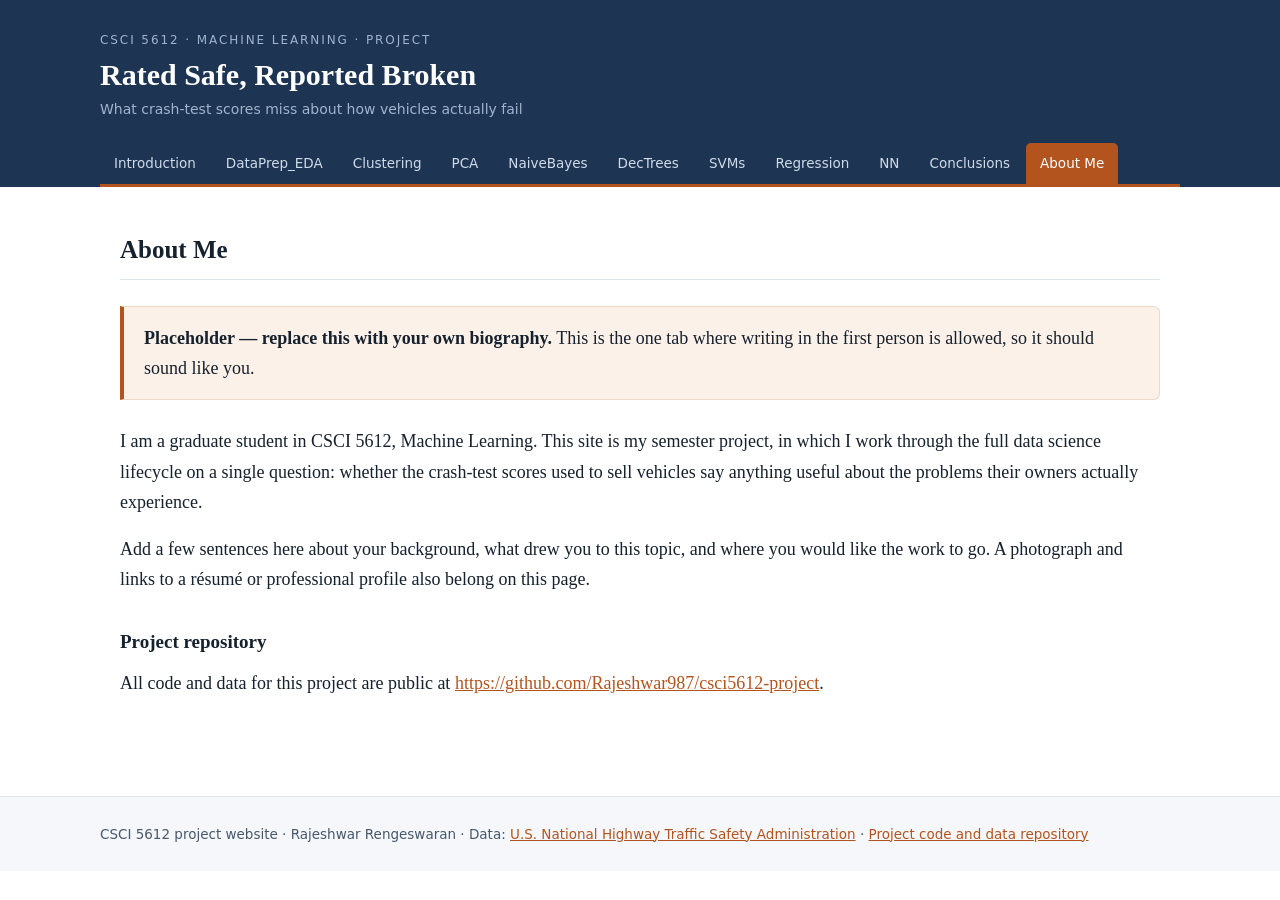
==== about.html @ ea60a5d2 "Module 1 Part 1: topic, data gathering, cleaning, and EDA Gathers NHTSA vehicle safety data from thr" ====
<!DOCTYPE html>
<html lang="en">
<head>
<meta charset="utf-8">
<meta name="viewport" content="width=device-width, initial-scale=1">
<title>About Me | Vehicle Safety Project</title>
<meta name="description" content="About the author of this project.">
<link rel="stylesheet" href="assets/css/style.css">
</head>
<body>
<header class="masthead">
  <div class="masthead-inner">
    <p class="course">CSCI 5612 &middot; Machine Learning &middot; Project</p>
    <h1>Rated Safe, Reported Broken</h1>
    <p class="byline">What crash-test scores miss about how vehicles actually fail</p>
    <nav class="tabs">
      <a href="index.html">Introduction</a>
      <a href="dataprep_eda.html">DataPrep_EDA</a>
      <a href="clustering.html">Clustering</a>
      <a href="pca.html">PCA</a>
      <a href="naivebayes.html">NaiveBayes</a>
      <a href="dectrees.html">DecTrees</a>
      <a href="svms.html">SVMs</a>
      <a href="regression.html">Regression</a>
      <a href="nn.html">NN</a>
      <a href="conclusions.html">Conclusions</a>
      <a href="about.html" class="active">About Me</a>
    </nav>
  </div>
</header>
<main>
<h2>About Me</h2>
<div class="callout">
  <p><b>Placeholder &mdash; replace this with your own biography.</b> This is the one
  tab where writing in the first person is allowed, so it should sound like you.</p>
</div>
<p>I am a graduate student in CSCI 5612, Machine Learning. This site is my
semester project, in which I work through the full data science lifecycle on a
single question: whether the crash-test scores used to sell vehicles say anything
useful about the problems their owners actually experience.</p>
<p>Add a few sentences here about your background, what drew you to this topic,
and where you would like the work to go. A photograph and links to a
r&eacute;sum&eacute; or professional profile also belong on this page.</p>
<h3>Project repository</h3>
<p>All code and data for this project are public at
<a href="https://github.com/Rajeshwar987/csci5612-project">https://github.com/Rajeshwar987/csci5612-project</a>.</p>
</main>
<footer><div>
  CSCI 5612 project website &middot; Rajeshwar Rengeswaran &middot;
  Data: <a href="https://www.nhtsa.gov/">U.S. National Highway Traffic Safety Administration</a> &middot;
  <a href="https://github.com/Rajeshwar987/csci5612-project">Project code and data repository</a>
</div></footer>
</body>
</html>
---- assets/css/style.css ----
/* CSCI 5612 Project - shared stylesheet */

:root {
  --ink: #16212e;
  --ink-soft: #46586c;
  --line: #dfe5ec;
  --bg: #ffffff;
  --bg-soft: #f5f7fa;
  --accent: #b3541e;
  --accent-soft: #fbf1e9;
  --navy: #1d3453;
  --max: 1080px;
}

* { box-sizing: border-box; }

html { scroll-behavior: smooth; }

body {
  margin: 0;
  background: var(--bg);
  color: var(--ink);
  font-family: "Iowan Old Style", "Palatino Linotype", Palatino, Georgia, serif;
  font-size: 18px;
  line-height: 1.68;
  -webkit-font-smoothing: antialiased;
}

/* ---------- masthead + navigation ---------- */

.masthead {
  background: var(--navy);
  color: #fff;
  padding: 30px 20px 0;
}

.masthead-inner {
  max-width: var(--max);
  margin: 0 auto;
}

.masthead .course {
  font-family: ui-sans-serif, system-ui, -apple-system, "Segoe UI", sans-serif;
  font-size: 12px;
  letter-spacing: 0.16em;
  text-transform: uppercase;
  color: #9fb4cd;
  margin: 0 0 6px;
}

.masthead h1 {
  font-size: 30px;
  line-height: 1.25;
  margin: 0 0 4px;
  font-weight: 600;
}

.masthead .byline {
  font-family: ui-sans-serif, system-ui, -apple-system, "Segoe UI", sans-serif;
  font-size: 14px;
  color: #9fb4cd;
  margin: 0 0 22px;
}

nav.tabs {
  display: flex;
  flex-wrap: wrap;
  gap: 2px;
  border-bottom: 3px solid var(--accent);
}

nav.tabs a {
  font-family: ui-sans-serif, system-ui, -apple-system, "Segoe UI", sans-serif;
  font-size: 13.5px;
  font-weight: 500;
  text-decoration: none;
  color: #cfdbe8;
  padding: 9px 14px;
  border-radius: 5px 5px 0 0;
  white-space: nowrap;
}

nav.tabs a:hover { background: rgba(255, 255, 255, 0.12); color: #fff; }

nav.tabs a.active {
  background: var(--accent);
  color: #fff;
}

/* ---------- page body ---------- */

main {
  max-width: var(--max);
  margin: 0 auto;
  padding: 42px 20px 80px;
}

h2 {
  font-size: 25px;
  margin: 46px 0 14px;
  padding-bottom: 8px;
  border-bottom: 1px solid var(--line);
  font-weight: 600;
}

main > h2:first-child { margin-top: 0; }

h3 {
  font-size: 19px;
  margin: 32px 0 10px;
  font-weight: 600;
}

p { margin: 0 0 17px; }

a { color: var(--accent); }

code {
  font-family: ui-monospace, "SF Mono", "Cascadia Mono", Consolas, monospace;
  font-size: 0.85em;
  background: var(--bg-soft);
  border: 1px solid var(--line);
  border-radius: 4px;
  padding: 1px 5px;
  word-break: break-all;
}

/* ---------- reusable blocks ---------- */

.lede {
  font-size: 20px;
  color: var(--ink-soft);
  border-left: 3px solid var(--accent);
  padding-left: 18px;
  margin-bottom: 34px;
}

.callout {
  background: var(--accent-soft);
  border: 1px solid #edd9c8;
  border-left: 4px solid var(--accent);
  border-radius: 0 6px 6px 0;
  padding: 16px 20px;
  margin: 26px 0;
}

.callout p:last-child { margin-bottom: 0; }

.placeholder {
  background: var(--bg-soft);
  border: 1px dashed #c3ccd7;
  border-radius: 8px;
  padding: 30px 26px;
  color: var(--ink-soft);
}

.placeholder p:last-child { margin-bottom: 0; }

ol.questions { padding-left: 24px; }
ol.questions li { margin-bottom: 11px; }

/* ---------- figures ---------- */

figure {
  margin: 34px 0;
  padding: 0;
}

figure img {
  width: 100%;
  height: auto;
  display: block;
  border: 1px solid var(--line);
  border-radius: 6px;
  background: #fff;
}

figure figcaption {
  font-family: ui-sans-serif, system-ui, -apple-system, "Segoe UI", sans-serif;
  font-size: 14.5px;
  line-height: 1.6;
  color: var(--ink-soft);
  margin-top: 11px;
  padding-left: 13px;
  border-left: 3px solid var(--line);
}

figure figcaption b { color: var(--ink); }

.figure-grid {
  display: grid;
  grid-template-columns: repeat(auto-fit, minmax(300px, 1fr));
  gap: 26px;
}

.figure-grid figure { margin: 0; }

/* ---------- tables ---------- */

.table-wrap { overflow-x: auto; margin: 26px 0; }

table {
  border-collapse: collapse;
  width: 100%;
  font-family: ui-sans-serif, system-ui, -apple-system, "Segoe UI", sans-serif;
  font-size: 14.5px;
}

th, td {
  border: 1px solid var(--line);
  padding: 8px 12px;
  text-align: left;
  vertical-align: top;
}

th { background: var(--bg-soft); font-weight: 600; }

tbody tr:nth-child(even) { background: #fafbfd; }

/* ---------- footer ---------- */

footer {
  border-top: 1px solid var(--line);
  background: var(--bg-soft);
  padding: 26px 20px;
}

footer div {
  max-width: var(--max);
  margin: 0 auto;
  font-family: ui-sans-serif, system-ui, -apple-system, "Segoe UI", sans-serif;
  font-size: 13.5px;
  color: var(--ink-soft);
}

@media (max-width: 640px) {
  body { font-size: 17px; }
  .masthead h1 { font-size: 24px; }
  nav.tabs a { font-size: 12.5px; padding: 8px 10px; }
}
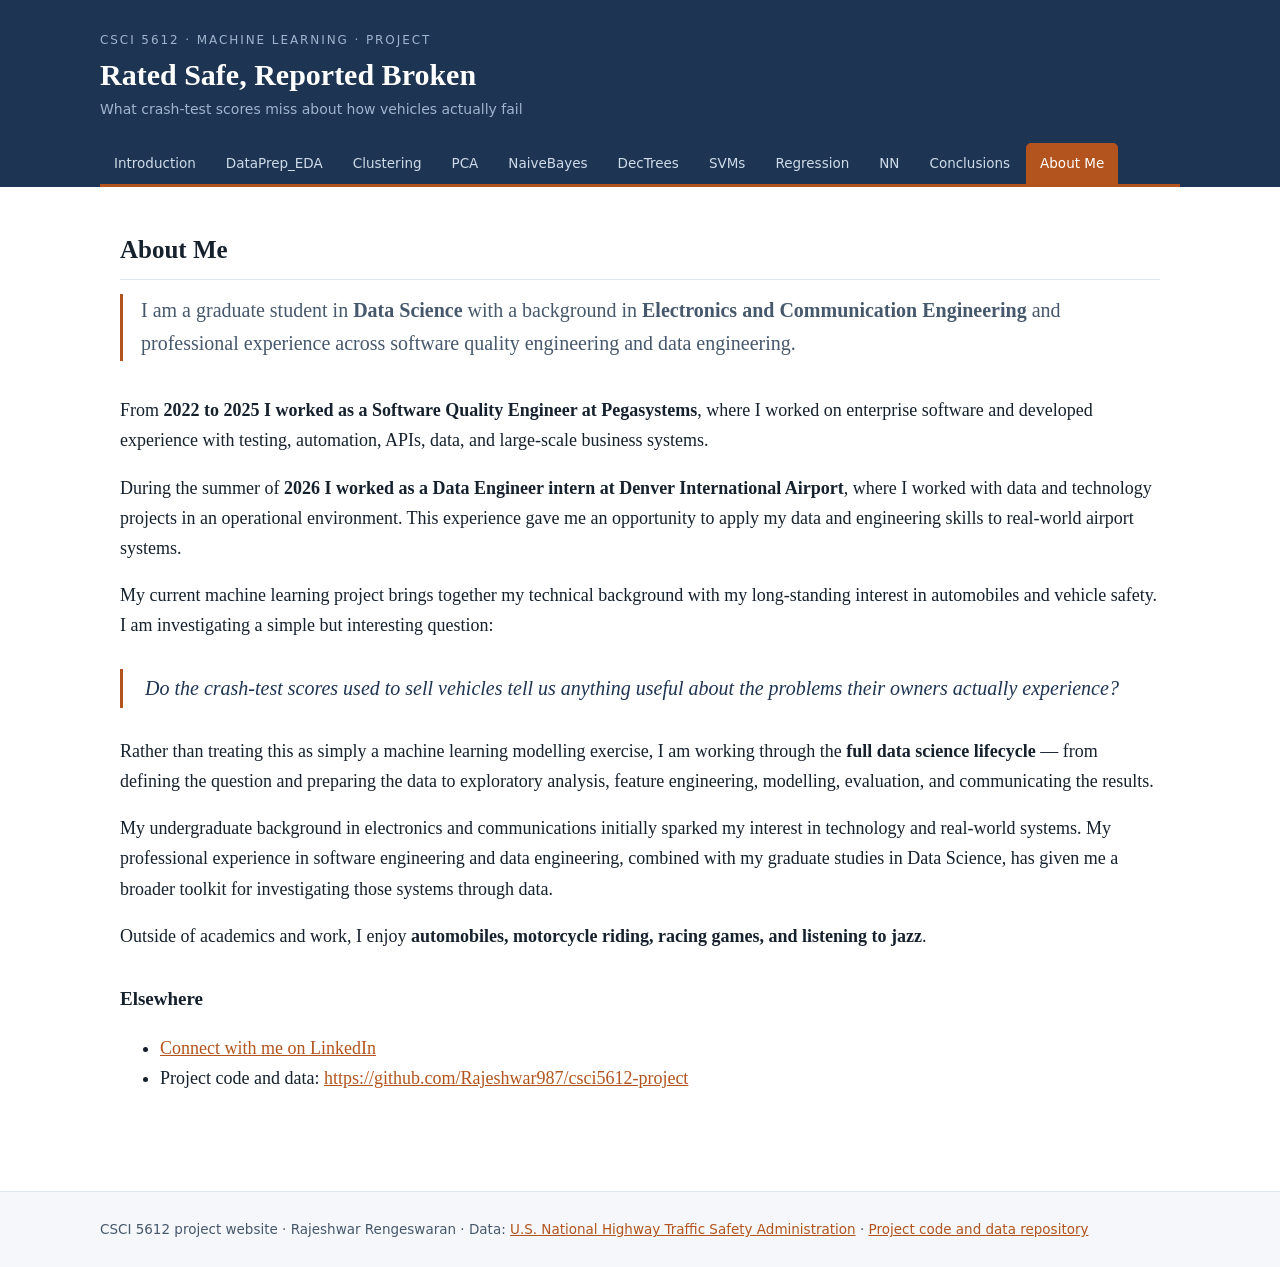
==== commit b2243e9a: "Write the About Me tab Replaces the placeholder with the author's background, the question driving t" ====
--- a/about.html
+++ b/about.html
@@ -30,20 +30,48 @@
 </header>
 <main>
 <h2>About Me</h2>
-<div class="callout">
-  <p><b>Placeholder &mdash; replace this with your own biography.</b> This is the one
-  tab where writing in the first person is allowed, so it should sound like you.</p>
-</div>
-<p>I am a graduate student in CSCI 5612, Machine Learning. This site is my
-semester project, in which I work through the full data science lifecycle on a
-single question: whether the crash-test scores used to sell vehicles say anything
-useful about the problems their owners actually experience.</p>
-<p>Add a few sentences here about your background, what drew you to this topic,
-and where you would like the work to go. A photograph and links to a
-r&eacute;sum&eacute; or professional profile also belong on this page.</p>
-<h3>Project repository</h3>
-<p>All code and data for this project are public at
-<a href="https://github.com/Rajeshwar987/csci5612-project">https://github.com/Rajeshwar987/csci5612-project</a>.</p>
+
+<p class="lede">I am a graduate student in <b>Data Science</b> with a background in
+<b>Electronics and Communication Engineering</b> and professional experience across
+software quality engineering and data engineering.</p>
+
+<p>From <b>2022 to 2025 I worked as a Software Quality Engineer at Pegasystems</b>,
+where I worked on enterprise software and developed experience with testing,
+automation, APIs, data, and large-scale business systems.</p>
+
+<p>During the summer of <b>2026 I worked as a Data Engineer intern at Denver
+International Airport</b>, where I worked with data and technology projects in an
+operational environment. This experience gave me an opportunity to apply my data
+and engineering skills to real-world airport systems.</p>
+
+<p>My current machine learning project brings together my technical background with
+my long-standing interest in automobiles and vehicle safety. I am investigating a
+simple but interesting question:</p>
+
+<blockquote>
+  <p>Do the crash-test scores used to sell vehicles tell us anything useful about
+  the problems their owners actually experience?</p>
+</blockquote>
+
+<p>Rather than treating this as simply a machine learning modelling exercise, I am
+working through the <b>full data science lifecycle</b> &mdash; from defining the
+question and preparing the data to exploratory analysis, feature engineering,
+modelling, evaluation, and communicating the results.</p>
+
+<p>My undergraduate background in electronics and communications initially sparked
+my interest in technology and real-world systems. My professional experience in
+software engineering and data engineering, combined with my graduate studies in
+Data Science, has given me a broader toolkit for investigating those systems
+through data.</p>
+
+<p>Outside of academics and work, I enjoy <b>automobiles, motorcycle riding, racing
+games, and listening to jazz</b>.</p>
+
+<h3>Elsewhere</h3>
+<ul>
+  <li><a href="https://www.linkedin.com/in/rajeshwar-rengeswaran/">Connect with me on LinkedIn</a></li>
+  <li>Project code and data: <a href="https://github.com/Rajeshwar987/csci5612-project">https://github.com/Rajeshwar987/csci5612-project</a></li>
+</ul>
 </main>
 <footer><div>
   CSCI 5612 project website &middot; Rajeshwar Rengeswaran &middot;
--- a/assets/css/style.css
+++ b/assets/css/style.css
@@ -146,6 +146,18 @@
 
 .callout p:last-child { margin-bottom: 0; }
 
+blockquote {
+  margin: 28px 0;
+  padding: 4px 0 4px 22px;
+  border-left: 3px solid var(--accent);
+  font-size: 20px;
+  line-height: 1.55;
+  color: var(--navy);
+  font-style: italic;
+}
+
+blockquote p:last-child { margin-bottom: 0; }
+
 .placeholder {
   background: var(--bg-soft);
   border: 1px dashed #c3ccd7;
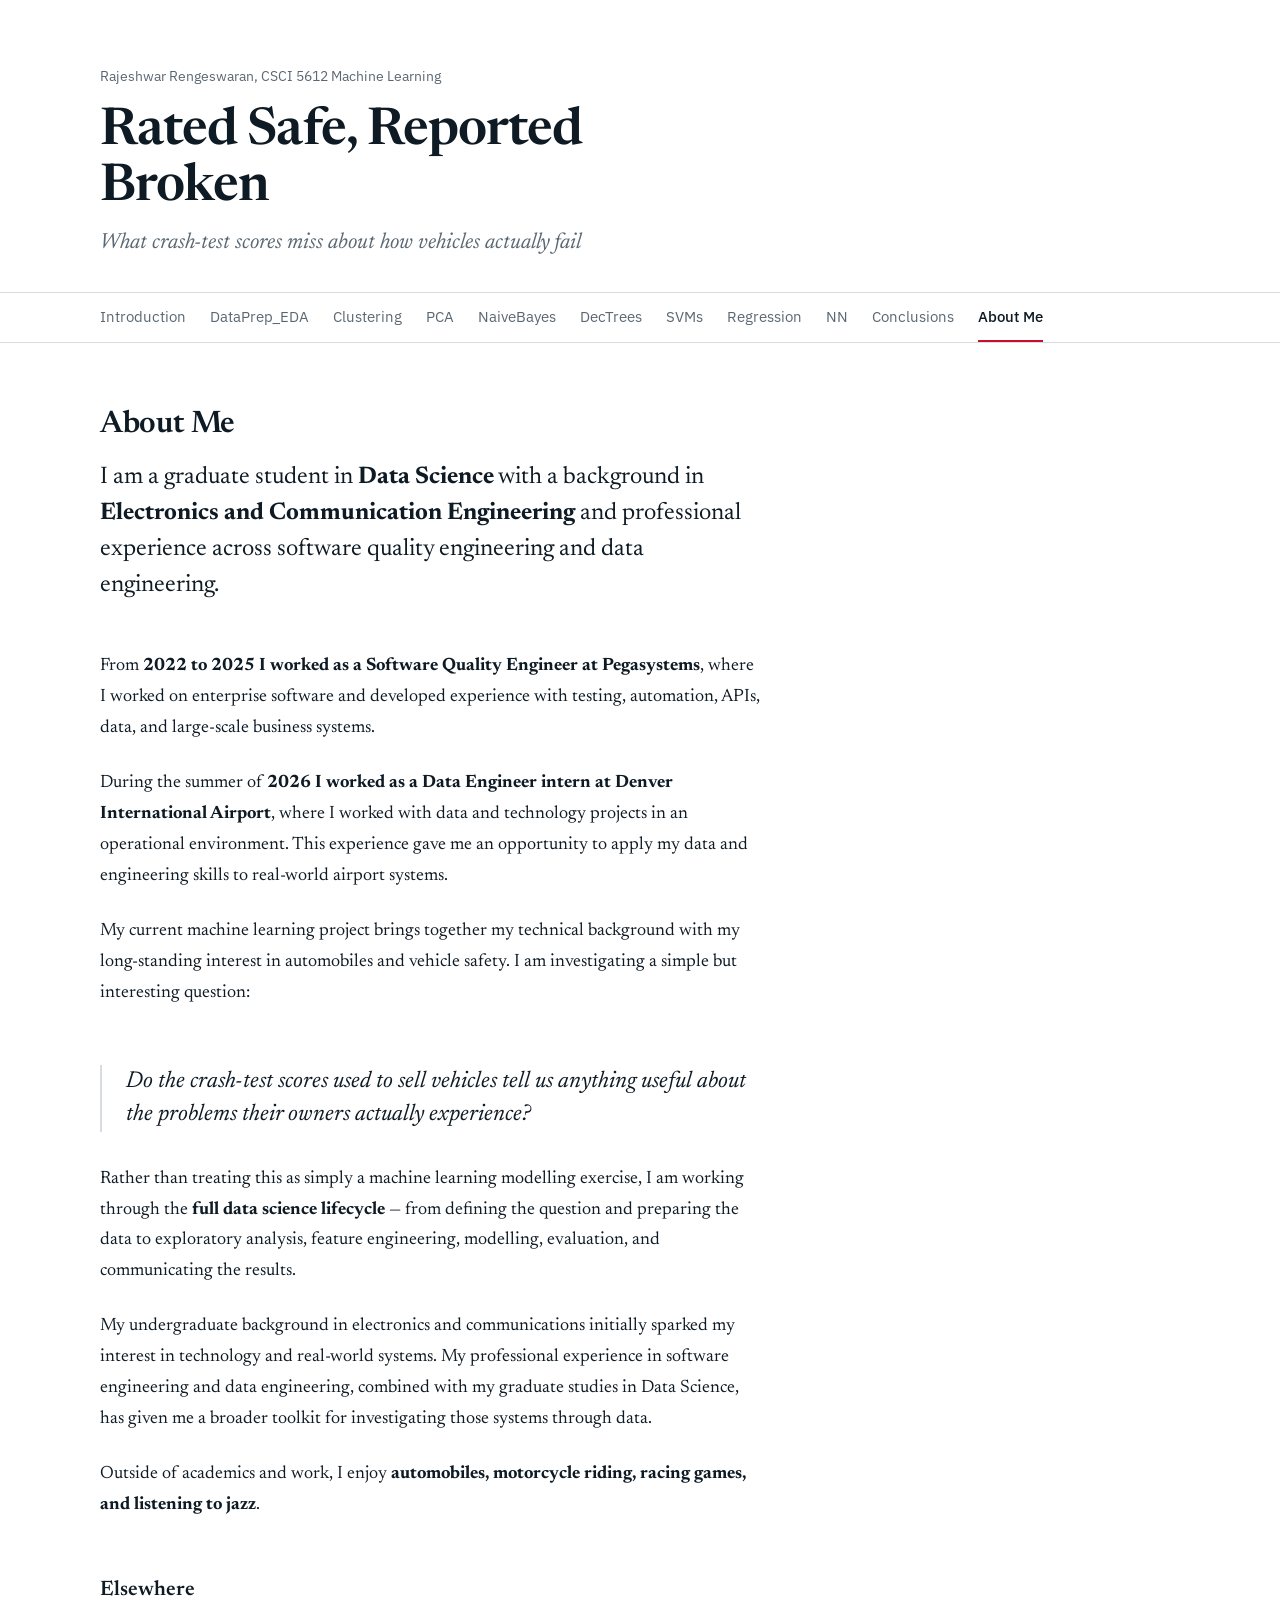
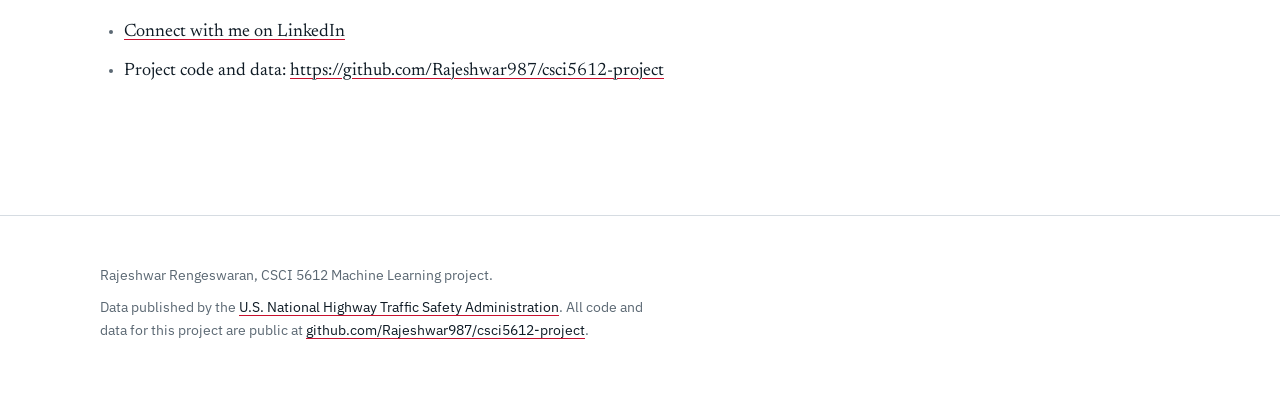
==== commit fd7c3e32: "Redesign around an editorial data-journalism system Applies the frontend-design skill, which overrid" ====
--- a/about.html
+++ b/about.html
@@ -5,15 +5,21 @@
 <meta name="viewport" content="width=device-width, initial-scale=1">
 <title>About Me | Vehicle Safety Project</title>
 <meta name="description" content="About the author of this project.">
+<link rel="preconnect" href="https://fonts.googleapis.com">
+<link rel="preconnect" href="https://fonts.gstatic.com" crossorigin>
+<link href="https://fonts.googleapis.com/css2?family=IBM+Plex+Sans:wght@400;500;600&family=Newsreader:ital,opsz,wght@0,6..72,400;0,6..72,600;1,6..72,400&display=swap" rel="stylesheet">
 <link rel="stylesheet" href="assets/css/style.css">
 </head>
 <body>
 <header class="masthead">
-  <div class="masthead-inner">
-    <p class="course">CSCI 5612 &middot; Machine Learning &middot; Project</p>
+  <div class="wrap">
+    <p class="course">Rajeshwar Rengeswaran, CSCI 5612 Machine Learning</p>
     <h1>Rated Safe, Reported Broken</h1>
     <p class="byline">What crash-test scores miss about how vehicles actually fail</p>
-    <nav class="tabs">
+  </div>
+</header>
+<nav class="tabs" aria-label="Project sections">
+  <div class="wrap">
       <a href="index.html">Introduction</a>
       <a href="dataprep_eda.html">DataPrep_EDA</a>
       <a href="clustering.html">Clustering</a>
@@ -25,9 +31,8 @@
       <a href="nn.html">NN</a>
       <a href="conclusions.html">Conclusions</a>
       <a href="about.html" class="active">About Me</a>
-    </nav>
   </div>
-</header>
+</nav>
 <main>
 <h2>About Me</h2>
 
@@ -73,10 +78,11 @@
   <li>Project code and data: <a href="https://github.com/Rajeshwar987/csci5612-project">https://github.com/Rajeshwar987/csci5612-project</a></li>
 </ul>
 </main>
-<footer><div>
-  CSCI 5612 project website &middot; Rajeshwar Rengeswaran &middot;
-  Data: <a href="https://www.nhtsa.gov/">U.S. National Highway Traffic Safety Administration</a> &middot;
-  <a href="https://github.com/Rajeshwar987/csci5612-project">Project code and data repository</a>
+<footer><div class="wrap">
+  <p>Rajeshwar Rengeswaran, CSCI 5612 Machine Learning project.</p>
+  <p>Data published by the <a href="https://www.nhtsa.gov/">U.S. National Highway
+  Traffic Safety Administration</a>. All code and data for this project are public at
+  <a href="https://github.com/Rajeshwar987/csci5612-project">github.com/Rajeshwar987/csci5612-project</a>.</p>
 </div></footer>
 </body>
 </html>
--- a/assets/css/style.css
+++ b/assets/css/style.css
@@ -1,180 +1,328 @@
-/* CSCI 5612 Project - shared stylesheet */
+/* ============================================================
+   Rated Safe, Reported Broken - CSCI 5612 project
+
+   Direction: the test-facility record. The page borrows from the
+   subject's own materials - federal safety reports, instrumentation,
+   crash-test documentation - rather than from dashboard convention.
+
+   Rules this stylesheet holds itself to:
+   - one accent, spent on interface state and severity, nowhere else
+   - hairline rules are the only separator; no cards, no shadows
+   - figures and tables break out wider than the prose measure, which
+     makes the data structural instead of decorative
+   - sentence case everywhere; no tracked-out capitals
+   - motion only in response to something the reader did
+   ============================================================ */
 
 :root {
-  --ink: #16212e;
-  --ink-soft: #46586c;
-  --line: #dfe5ec;
-  --bg: #ffffff;
-  --bg-soft: #f5f7fa;
-  --accent: #b3541e;
-  --accent-soft: #fbf1e9;
-  --navy: #1d3453;
-  --max: 1080px;
+  --paper: #ffffff;
+  --paper-sunk: #f6f8f9;
+  --ink: #0e1a24;
+  --graphite: #5b6873;
+  --rule: #d6dce2;
+  --rule-faint: #e8edf1;
+  --signal: #c8102e;
+  --signal-sunk: #fdf2f3;
+
+  /* 4px base */
+  --s1: 4px;   --s2: 8px;   --s3: 12px;  --s4: 16px;
+  --s5: 24px;  --s6: 32px;  --s7: 48px;  --s8: 64px;  --s9: 96px;
+
+  --serif: "Newsreader", Georgia, "Times New Roman", serif;
+  --sans: "IBM Plex Sans", ui-sans-serif, system-ui, -apple-system, sans-serif;
+  --mono: ui-monospace, "SF Mono", "Cascadia Mono", Consolas, monospace;
+
+  --measure: 66ch;
+  --gutter: 20px;
 }
 
 * { box-sizing: border-box; }
 
-html { scroll-behavior: smooth; }
+html {
+  -webkit-text-size-adjust: 100%;
+  scroll-padding-top: 72px;   /* the pinned nav must not cover anchor targets */
+}
 
 body {
   margin: 0;
-  background: var(--bg);
-  color: var(--ink);
-  font-family: "Iowan Old Style", "Palatino Linotype", Palatino, Georgia, serif;
+  background: var(--paper);
+  color: var(--ink);
+  font-family: var(--serif);
   font-size: 18px;
-  line-height: 1.68;
+  line-height: 1.72;
+  font-optical-sizing: auto;
   -webkit-font-smoothing: antialiased;
 }
 
-/* ---------- masthead + navigation ---------- */
+.wrap {
+  max-width: 1120px;
+  margin: 0 auto;
+  padding: 0 var(--gutter);
+}
+
+/* ============================================================
+   MASTHEAD - scrolls away; the nav below it does the persisting
+   ============================================================ */
 
 .masthead {
-  background: var(--navy);
-  color: #fff;
-  padding: 30px 20px 0;
-}
-
-.masthead-inner {
-  max-width: var(--max);
+  padding: var(--s8) 0 var(--s6);
+  border-bottom: 1px solid var(--rule);
+}
+
+.masthead .course {
+  font-family: var(--sans);
+  font-size: 14px;
+  font-weight: 400;
+  color: var(--graphite);
+  margin: 0 0 var(--s4);
+}
+
+.masthead h1 {
+  font-family: var(--serif);
+  font-size: clamp(34px, 5.2vw, 52px);
+  font-weight: 600;
+  line-height: 1.08;
+  letter-spacing: -0.018em;
+  margin: 0 0 var(--s3);
+  max-width: 20ch;
+}
+
+.masthead .byline {
+  font-family: var(--serif);
+  font-size: clamp(19px, 2.2vw, 22px);
+  font-style: italic;
+  line-height: 1.45;
+  color: var(--graphite);
+  margin: 0;
+  max-width: 44ch;
+}
+
+/* ============================================================
+   PERSISTENT NAVIGATION
+   ============================================================ */
+
+nav.tabs {
+  position: sticky;
+  top: 0;
+  z-index: 20;
+  background: var(--paper);
+  border-bottom: 1px solid var(--rule);
+}
+
+/* When the tab row overflows, a short fade at the right edge reports that
+   there are more sections off-screen. It is suppressed once they all fit. */
+nav.tabs::after {
+  content: "";
+  position: absolute;
+  top: 0;
+  right: 0;
+  bottom: 1px;
+  width: 48px;
+  background: linear-gradient(to right, rgba(255, 255, 255, 0), var(--paper));
+  pointer-events: none;
+}
+
+@media (min-width: 1140px) {
+  nav.tabs::after { display: none; }
+}
+
+nav.tabs .wrap {
+  display: flex;
+  gap: var(--s5);
+  overflow-x: auto;
+  scrollbar-width: none;
+  -ms-overflow-style: none;
+}
+
+nav.tabs .wrap::-webkit-scrollbar { display: none; }
+
+nav.tabs a {
+  flex: none;
+  font-family: var(--sans);
+  font-size: 14.5px;
+  font-weight: 400;
+  line-height: 1;
+  color: var(--graphite);
+  text-decoration: none;
+  padding: 17px 0 15px;
+  border-bottom: 2px solid transparent;
+  white-space: nowrap;
+  transition: color 0.15s ease;
+}
+
+nav.tabs a:hover { color: var(--ink); }
+
+nav.tabs a:focus-visible {
+  outline: 2px solid var(--signal);
+  outline-offset: -2px;
+  color: var(--ink);
+}
+
+/* The single accent: you are here. */
+nav.tabs a.active {
+  color: var(--ink);
+  font-weight: 500;
+  border-bottom-color: var(--signal);
+}
+
+/* ============================================================
+   PAGE GRID
+   Prose holds a 66ch measure; figures and tables break out wider.
+   ============================================================ */
+
+/* The prose column is left-aligned with the masthead rather than centred,
+   so the page has one consistent left edge from the title down. Figures and
+   tables extend past the measure to the right, which is what makes the data
+   read as structural instead of inset. */
+main {
+  display: grid;
+  grid-template-columns:
+    [text-start] min(var(--measure), 100%)
+    [text-end] minmax(0, 1fr)
+    [wide-end];
+  max-width: 1120px;
   margin: 0 auto;
-}
-
-.masthead .course {
-  font-family: ui-sans-serif, system-ui, -apple-system, "Segoe UI", sans-serif;
-  font-size: 12px;
-  letter-spacing: 0.16em;
-  text-transform: uppercase;
-  color: #9fb4cd;
-  margin: 0 0 6px;
-}
-
-.masthead h1 {
-  font-size: 30px;
-  line-height: 1.25;
-  margin: 0 0 4px;
+  padding: var(--s8) var(--gutter) var(--s9);
+  row-gap: 0;
+}
+
+main > * {
+  grid-column: text-start / text-end;
+  min-width: 0;
+}
+
+main > figure,
+main > .table-wrap,
+main > .figure-grid {
+  grid-column: text-start / wide-end;
+}
+
+/* ============================================================
+   TEXT
+   ============================================================ */
+
+h2 {
+  font-family: var(--serif);
+  font-size: clamp(25px, 3vw, 31px);
   font-weight: 600;
-}
-
-.masthead .byline {
-  font-family: ui-sans-serif, system-ui, -apple-system, "Segoe UI", sans-serif;
-  font-size: 14px;
-  color: #9fb4cd;
-  margin: 0 0 22px;
-}
-
-nav.tabs {
-  display: flex;
-  flex-wrap: wrap;
-  gap: 2px;
-  border-bottom: 3px solid var(--accent);
-}
-
-nav.tabs a {
-  font-family: ui-sans-serif, system-ui, -apple-system, "Segoe UI", sans-serif;
-  font-size: 13.5px;
-  font-weight: 500;
-  text-decoration: none;
-  color: #cfdbe8;
-  padding: 9px 14px;
-  border-radius: 5px 5px 0 0;
-  white-space: nowrap;
-}
-
-nav.tabs a:hover { background: rgba(255, 255, 255, 0.12); color: #fff; }
-
-nav.tabs a.active {
-  background: var(--accent);
-  color: #fff;
-}
-
-/* ---------- page body ---------- */
-
-main {
-  max-width: var(--max);
-  margin: 0 auto;
-  padding: 42px 20px 80px;
-}
-
-h2 {
-  font-size: 25px;
-  margin: 46px 0 14px;
-  padding-bottom: 8px;
-  border-bottom: 1px solid var(--line);
+  line-height: 1.18;
+  letter-spacing: -0.012em;
+  margin: var(--s8) 0 var(--s4);
+  padding-top: var(--s5);
+  border-top: 1px solid var(--rule);
+}
+
+main > h2:first-child {
+  margin-top: 0;
+  padding-top: 0;
+  border-top: none;
+}
+
+h3 {
+  font-family: var(--serif);
+  font-size: 21px;
   font-weight: 600;
-}
-
-main > h2:first-child { margin-top: 0; }
-
-h3 {
-  font-size: 19px;
-  margin: 32px 0 10px;
-  font-weight: 600;
-}
-
-p { margin: 0 0 17px; }
-
-a { color: var(--accent); }
+  line-height: 1.32;
+  margin: var(--s6) 0 var(--s3);
+}
+
+p { margin: 0 0 var(--s5); }
+
+a {
+  color: var(--ink);
+  text-decoration-color: var(--signal);
+  text-decoration-thickness: 1px;
+  text-underline-offset: 3px;
+}
+
+a:hover { color: var(--signal); }
+
+a:focus-visible {
+  outline: 2px solid var(--signal);
+  outline-offset: 2px;
+}
 
 code {
-  font-family: ui-monospace, "SF Mono", "Cascadia Mono", Consolas, monospace;
-  font-size: 0.85em;
-  background: var(--bg-soft);
-  border: 1px solid var(--line);
-  border-radius: 4px;
+  font-family: var(--mono);
+  font-size: 0.84em;
+  background: var(--paper-sunk);
+  border: 1px solid var(--rule-faint);
   padding: 1px 5px;
   word-break: break-all;
 }
 
-/* ---------- reusable blocks ---------- */
+/* --- lede: the one place type runs large -------------------- */
 
 .lede {
-  font-size: 20px;
-  color: var(--ink-soft);
-  border-left: 3px solid var(--accent);
-  padding-left: 18px;
-  margin-bottom: 34px;
-}
+  font-family: var(--serif);
+  font-size: clamp(20px, 2.4vw, 24px);
+  line-height: 1.5;
+  color: var(--ink);
+  margin: 0 0 var(--s7);
+  max-width: 54ch;
+}
+
+/* --- callout: a rule, not a box ----------------------------- */
 
 .callout {
-  background: var(--accent-soft);
-  border: 1px solid #edd9c8;
-  border-left: 4px solid var(--accent);
-  border-radius: 0 6px 6px 0;
-  padding: 16px 20px;
-  margin: 26px 0;
-}
-
-.callout p:last-child { margin-bottom: 0; }
+  border-left: 2px solid var(--signal);
+  padding: var(--s1) 0 var(--s1) var(--s5);
+  margin: var(--s6) 0;
+}
+
+.callout p:last-child,
+.callout ul:last-child { margin-bottom: 0; }
+
+.placeholder {
+  border-top: 1px solid var(--rule);
+  border-bottom: 1px solid var(--rule);
+  padding: var(--s5) 0;
+  color: var(--graphite);
+}
+
+.placeholder p:last-child { margin-bottom: 0; }
 
 blockquote {
-  margin: 28px 0;
-  padding: 4px 0 4px 22px;
-  border-left: 3px solid var(--accent);
-  font-size: 20px;
-  line-height: 1.55;
-  color: var(--navy);
+  margin: var(--s6) 0;
+  padding-left: var(--s5);
+  border-left: 2px solid var(--rule);
+  font-family: var(--serif);
+  font-size: clamp(20px, 2.3vw, 23px);
   font-style: italic;
+  line-height: 1.45;
+  color: var(--ink);
 }
 
 blockquote p:last-child { margin-bottom: 0; }
 
-.placeholder {
-  background: var(--bg-soft);
-  border: 1px dashed #c3ccd7;
-  border-radius: 8px;
-  padding: 30px 26px;
-  color: var(--ink-soft);
-}
-
-.placeholder p:last-child { margin-bottom: 0; }
-
-ol.questions { padding-left: 24px; }
-ol.questions li { margin-bottom: 11px; }
-
-/* ---------- figures ---------- */
+/* --- lists -------------------------------------------------- */
+
+ol.questions {
+  padding-left: var(--s5);
+  margin: 0 0 var(--s5);
+}
+
+ol.questions li {
+  margin-bottom: var(--s3);
+  padding-left: var(--s2);
+}
+
+ol.questions li::marker {
+  color: var(--graphite);
+  font-family: var(--sans);
+  font-size: 0.82em;
+}
+
+main ul { padding-left: var(--s5); margin: 0 0 var(--s5); }
+main ul li { margin-bottom: var(--s2); }
+main ul li::marker { color: var(--graphite); }
+
+/* ============================================================
+   FIGURES - the structural element of the site
+   ============================================================ */
 
 figure {
-  margin: 34px 0;
+  margin: var(--s8) 0;
   padding: 0;
 }
 
@@ -182,71 +330,152 @@
   width: 100%;
   height: auto;
   display: block;
-  border: 1px solid var(--line);
-  border-radius: 6px;
-  background: #fff;
+  background: var(--paper);
+  border: 1px solid var(--rule);
 }
 
 figure figcaption {
-  font-family: ui-sans-serif, system-ui, -apple-system, "Segoe UI", sans-serif;
+  font-family: var(--sans);
   font-size: 14.5px;
   line-height: 1.6;
-  color: var(--ink-soft);
-  margin-top: 11px;
-  padding-left: 13px;
-  border-left: 3px solid var(--line);
-}
-
-figure figcaption b { color: var(--ink); }
+  color: var(--graphite);
+  margin-top: var(--s3);
+  padding-top: var(--s3);
+  border-top: 1px solid var(--rule);
+  max-width: 80ch;
+}
+
+/* The bold clause is the figure's name - a scientific-publishing
+   convention that carries structure, not emphasis for its own sake. */
+figure figcaption b {
+  color: var(--ink);
+  font-weight: 600;
+}
 
 .figure-grid {
   display: grid;
-  grid-template-columns: repeat(auto-fit, minmax(300px, 1fr));
-  gap: 26px;
+  grid-template-columns: repeat(auto-fit, minmax(320px, 1fr));
+  gap: var(--s7);
 }
 
 .figure-grid figure { margin: 0; }
 
-/* ---------- tables ---------- */
-
-.table-wrap { overflow-x: auto; margin: 26px 0; }
+/* ============================================================
+   TABLES
+   ============================================================ */
+
+.table-wrap {
+  overflow-x: auto;
+  margin: var(--s7) 0;
+  border-top: 2px solid var(--ink);
+  border-bottom: 1px solid var(--rule);
+}
 
 table {
   border-collapse: collapse;
   width: 100%;
-  font-family: ui-sans-serif, system-ui, -apple-system, "Segoe UI", sans-serif;
-  font-size: 14.5px;
+  font-family: var(--sans);
+  font-size: 15px;
 }
 
 th, td {
-  border: 1px solid var(--line);
-  padding: 8px 12px;
+  padding: var(--s3) var(--s4) var(--s3) 0;
   text-align: left;
   vertical-align: top;
-}
-
-th { background: var(--bg-soft); font-weight: 600; }
-
-tbody tr:nth-child(even) { background: #fafbfd; }
-
-/* ---------- footer ---------- */
+  border-bottom: 1px solid var(--rule-faint);
+}
+
+th {
+  font-weight: 600;
+  font-size: 14px;
+  color: var(--ink);
+  border-bottom: 1px solid var(--rule);
+  white-space: nowrap;
+}
+
+td { color: var(--graphite); }
+td:first-child { color: var(--ink); }
+
+tbody tr:last-child td { border-bottom: none; }
+
+/* ============================================================
+   FOOTER
+   ============================================================ */
 
 footer {
-  border-top: 1px solid var(--line);
-  background: var(--bg-soft);
-  padding: 26px 20px;
-}
-
-footer div {
-  max-width: var(--max);
-  margin: 0 auto;
-  font-family: ui-sans-serif, system-ui, -apple-system, "Segoe UI", sans-serif;
-  font-size: 13.5px;
-  color: var(--ink-soft);
+  border-top: 1px solid var(--rule);
+  padding: var(--s7) 0 var(--s8);
+}
+
+footer .wrap {
+  font-family: var(--sans);
+  font-size: 14px;
+  line-height: 1.7;
+  color: var(--graphite);
+  max-width: 1120px;
+}
+
+footer p { margin: 0 0 var(--s2); max-width: 70ch; }
+footer p:last-child { margin-bottom: 0; }
+
+/* ============================================================
+   RESPONSIVE
+   ============================================================ */
+
+@media (max-width: 900px) {
+  main > figure,
+  main > .table-wrap,
+  main > .figure-grid {
+    grid-column: text-start / text-end;
+  }
 }
 
 @media (max-width: 640px) {
-  body { font-size: 17px; }
-  .masthead h1 { font-size: 24px; }
-  nav.tabs a { font-size: 12.5px; padding: 8px 10px; }
-}
+  :root { --gutter: 18px; }
+  body { font-size: 17.5px; }
+  html { scroll-padding-top: 60px; }
+
+  .masthead { padding: var(--s7) 0 var(--s5); }
+  .masthead h1 { max-width: none; }
+
+  nav.tabs .wrap { gap: var(--s4); }
+  nav.tabs a { font-size: 14px; padding: 14px 0 12px; }
+
+  main { padding: var(--s7) var(--gutter) var(--s8); }
+  h2 { margin-top: var(--s7); }
+  figure { margin: var(--s7) 0; }
+  th, td { padding-right: var(--s3); }
+}
+
+/* ============================================================
+   QUALITY FLOOR
+   ============================================================ */
+
+@media (prefers-reduced-motion: reduce) {
+  html { scroll-behavior: auto; }
+  *, *::before, *::after {
+    animation-duration: 0.01ms !important;
+    animation-iteration-count: 1 !important;
+    transition-duration: 0.01ms !important;
+  }
+}
+
+@media (prefers-contrast: more) {
+  :root {
+    --graphite: #35424d;
+    --rule: #8c98a4;
+    --rule-faint: #b4bec8;
+  }
+}
+
+@media print {
+  nav.tabs { display: none; }
+  .masthead { border-bottom: 1px solid #000; }
+  a { color: #000; text-decoration: none; }
+  figure { break-inside: avoid; }
+  main {
+    display: block;
+    max-width: none;
+    padding: 0;
+  }
+}
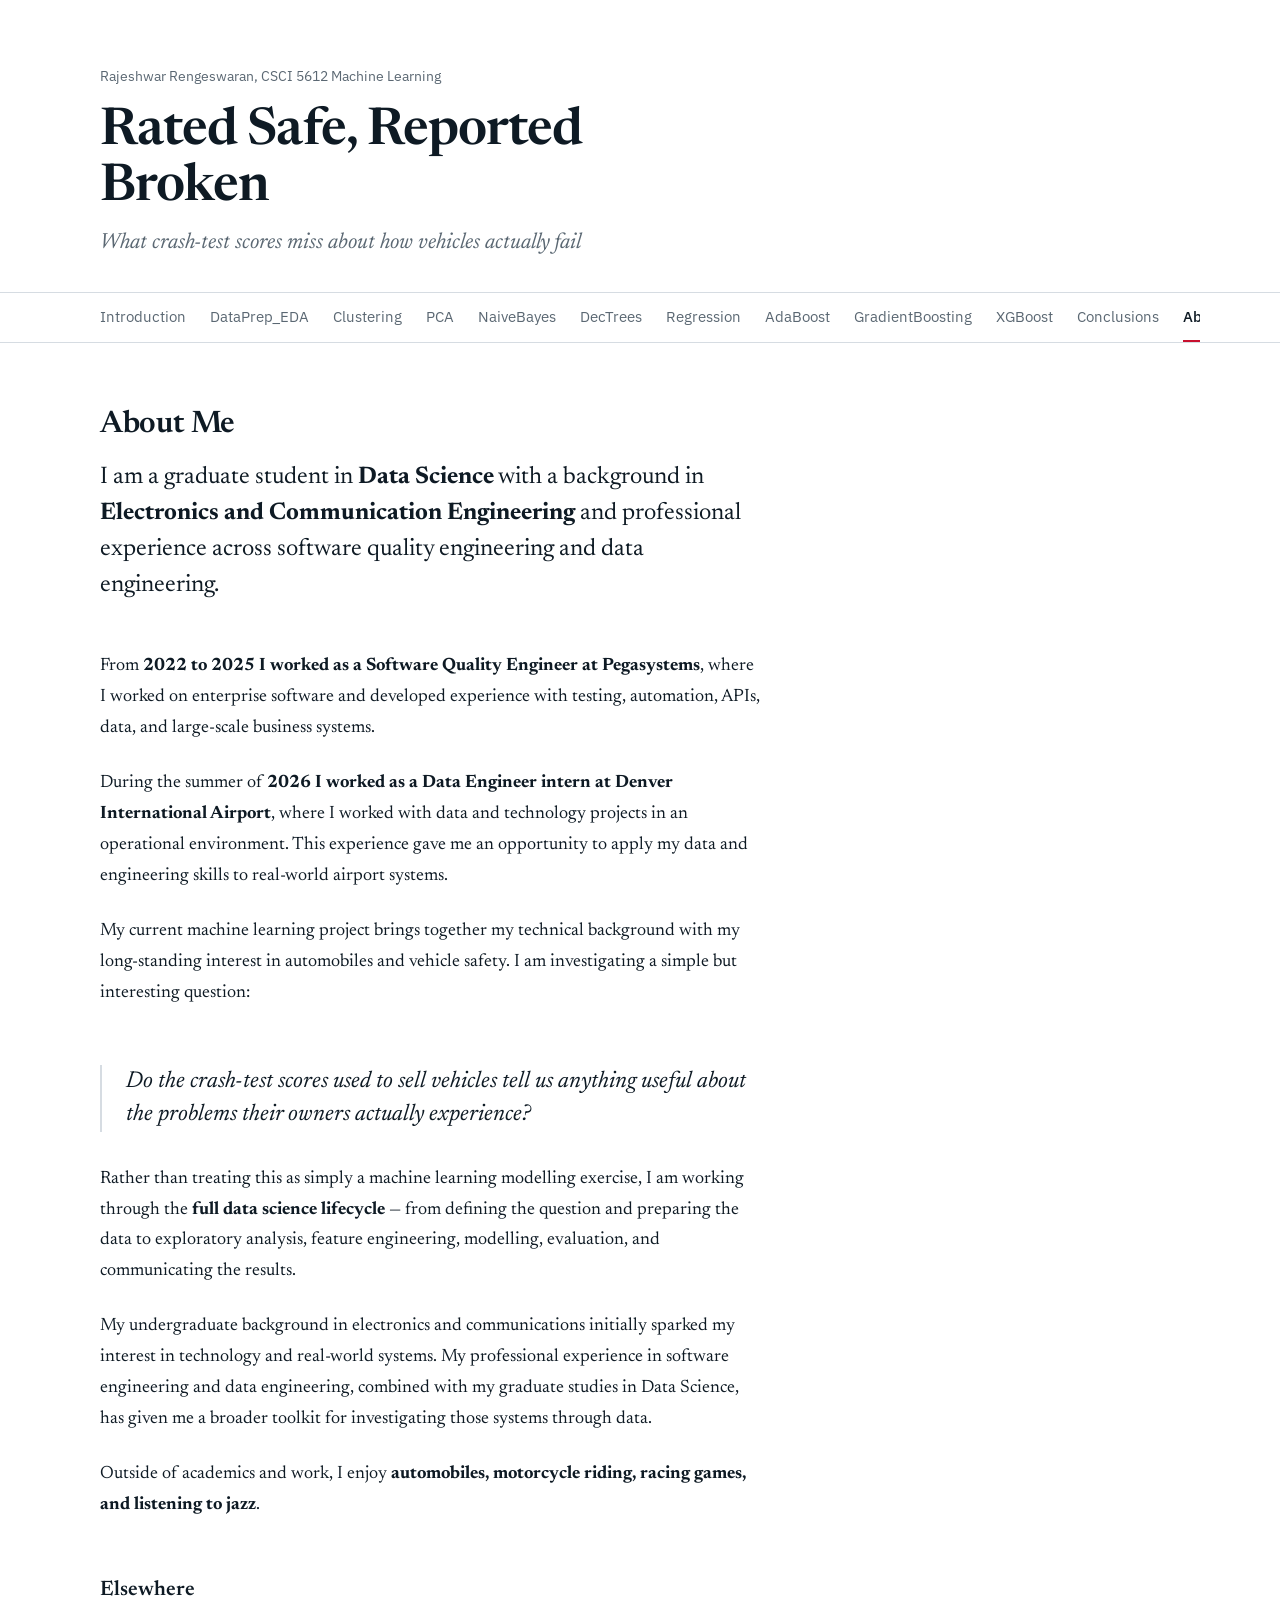
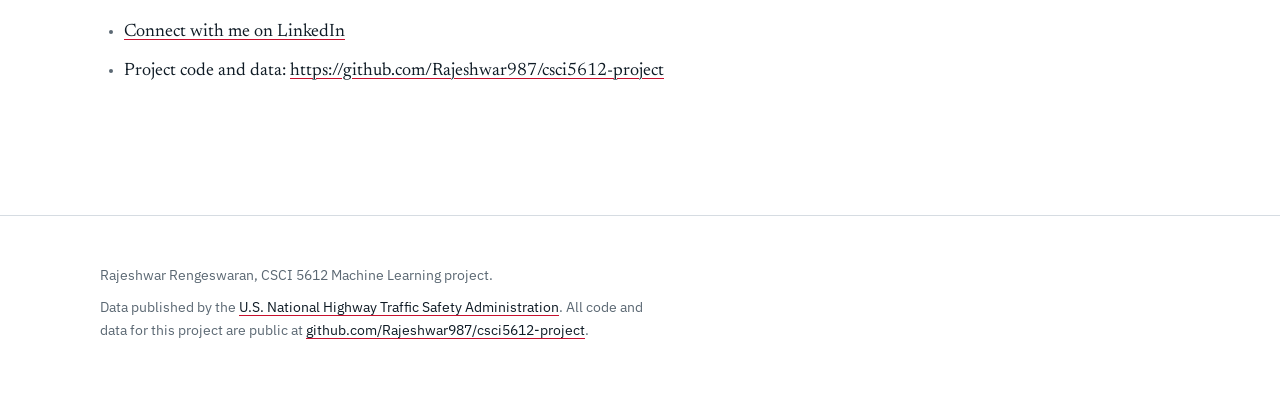
==== commit 54469311: "Module 4 updates Module 4 updates" ====
--- a/about.html
+++ b/about.html
@@ -26,9 +26,10 @@
       <a href="pca.html">PCA</a>
       <a href="naivebayes.html">NaiveBayes</a>
       <a href="dectrees.html">DecTrees</a>
-      <a href="svms.html">SVMs</a>
       <a href="regression.html">Regression</a>
-      <a href="nn.html">NN</a>
+      <a href="adaboost.html">AdaBoost</a>
+      <a href="gradientboosting.html">GradientBoosting</a>
+      <a href="xgboost.html">XGBoost</a>
       <a href="conclusions.html">Conclusions</a>
       <a href="about.html" class="active">About Me</a>
   </div>
